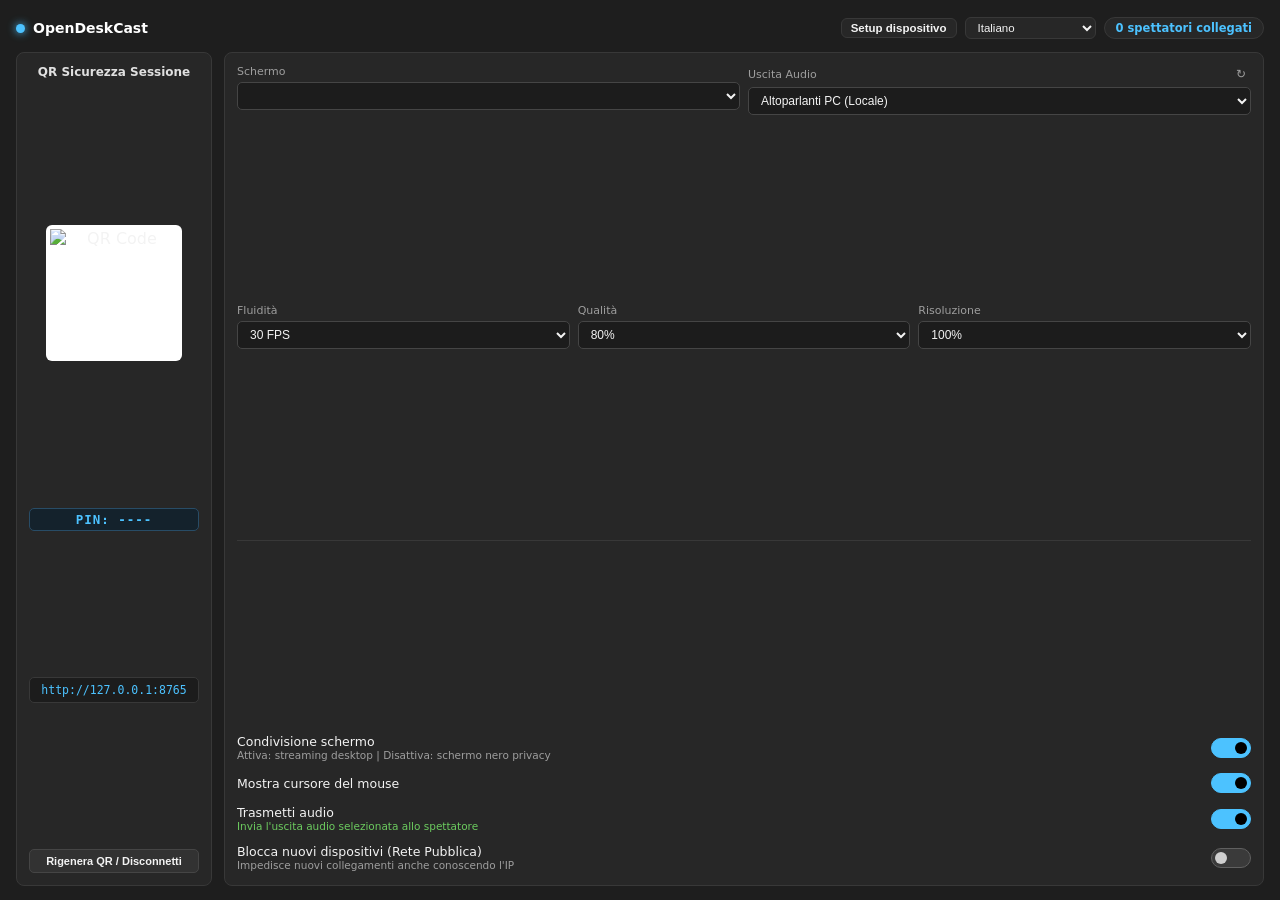
==== static/admin.html @ b459b43c "docs & chore: polish readme language switch, gatekeeper tip, and workflow tag reference" ====
<!DOCTYPE html>
<html lang="it">
<head>
  <meta charset="UTF-8" />
  <meta name="viewport" content="width=device-width, initial-scale=1.0" />
  <link rel="icon" type="image/x-icon" href="/static/icon.ico" />
  <title>OpenDeskCast</title>
  <link rel="stylesheet" href="/static/style.css?v=9" />
</head>
<body class="fluent-body">
  <div class="fluent-shell">
    <!-- Barra Superiore Compatta -->
    <header class="fluent-header">
      <div class="fluent-title-group">
        <span class="fluent-dot" id="status-dot"></span>
        <span class="fluent-title">OpenDeskCast</span>
      </div>
      <div class="fluent-header-right">
        <a id="btn-update-badge" class="fluent-update-badge hidden" href="https://github.com/marco996/OpenDeskCast/releases/latest" target="_blank" rel="noopener noreferrer" title="Aggiornamento disponibile">🚀 <span id="update-badge-ver">v1.1.0</span></a>
        <button id="btn-help" class="fluent-help-btn" type="button">Setup dispositivo</button>
        <select id="sel-lang" class="fluent-lang-select" title="Lingua / Language"></select>
        <div class="fluent-pill" id="viewers-badge">0 spettatori collegati</div>
      </div>
    </header>

    <!-- Layout Principale a 2 Colonne Fisse (Zero Scroll) -->
    <main class="fluent-main">
      <!-- Colonna Sinistra: QR Code, PIN 4 cifre & opendeskcast.local -->
      <section class="fluent-card fluent-qr-card">
        <div class="card-label" id="lbl-qr-title">QR Sicurezza Sessione</div>
        <div class="qr-frame">
          <img id="qr-image" alt="QR Code" src="" />
        </div>
        <div class="pin-badge" id="pin-badge">PIN: ----</div>
        <div class="ip-box" id="primary-url" title="Click per copiare">
          http://127.0.0.1:8765
        </div>
        <button id="btn-rotate-token" class="fluent-mini-btn">
          Rigenera QR / Disconnetti
        </button>
      </section>

      <!-- Colonna Destra: Controlli Windows 11 Fluent -->
      <section class="fluent-card fluent-controls-card">
        <!-- Riga 1: Sorgente Schermo & Uscita Audio -->
        <div class="control-row-2">
          <div class="control-col">
            <div class="field-header">
              <label for="sel-monitor" id="lbl-source">Schermo</label>
            </div>
            <select id="sel-monitor" class="fluent-select"></select>
          </div>
          <div class="control-col">
            <div class="field-header">
              <label for="sel-audio-device" id="lbl-audio-device">Uscita Audio</label>
              <button id="btn-refresh" class="icon-btn" title="Refresh">↻</button>
            </div>
            <select id="sel-audio-device" class="fluent-select"></select>
          </div>
        </div>

        <!-- Riga 2: FPS, Qualità, Scala -->
        <div class="control-row-3">
          <div class="control-col">
            <label for="sel-fps" id="lbl-fps">Fluidità</label>
            <select id="sel-fps" class="fluent-select">
              <option value="15">15 FPS</option>
              <option value="30" selected>30 FPS</option>
              <option value="45">45 FPS</option>
              <option value="60">60 FPS</option>
            </select>
          </div>
          <div class="control-col">
            <label for="sel-quality" id="lbl-quality">Qualità</label>
            <select id="sel-quality" class="fluent-select">
              <option value="50">50%</option>
              <option value="60">60%</option>
              <option value="80" selected>80%</option>
              <option value="90">90%</option>
              <option value="100">100%</option>
            </select>
          </div>
          <div class="control-col">
            <label for="sel-scale" id="lbl-scale">Risoluzione</label>
            <select id="sel-scale" class="fluent-select">
              <option value="0.5">50%</option>
              <option value="0.6">60%</option>
              <option value="0.8">80%</option>
              <option value="0.9">90%</option>
              <option value="1.0" selected>100%</option>
            </select>
          </div>
        </div>

        <div class="fluent-divider"></div>

        <!-- Riga 3, 4, 5, 6: Switch Moderni Windows 11 -->
        <div class="switches-stack">
          <label class="switch-row">
            <div class="switch-text">
              <span class="switch-title" id="lbl-screen-sharing">Condivisione schermo</span>
              <span class="switch-sub" id="lbl-screen-sub">Attiva: streaming desktop | Disattiva: schermo nero per privacy</span>
            </div>
            <input type="checkbox" id="chk-screen-sharing" checked />
            <span class="fluent-toggle"></span>
          </label>

          <label class="switch-row">
            <div class="switch-text">
              <span class="switch-title" id="lbl-cursor">Mostra cursore del mouse</span>
            </div>
            <input type="checkbox" id="chk-cursor" checked />
            <span class="fluent-toggle"></span>
          </label>

          <label class="switch-row">
            <div class="switch-text">
              <span class="switch-title" id="lbl-audio">Trasmetti audio</span>
              <span class="switch-sub" id="lbl-audio-sub">Invia l'uscita audio selezionata allo spettatore</span>
            </div>
            <input type="checkbox" id="chk-audio" checked />
            <span class="fluent-toggle"></span>
          </label>

          <label class="switch-row">
            <div class="switch-text">
              <span class="switch-title" id="lbl-lock">Blocca nuovi dispositivi (Rete Pubblica)</span>
              <span class="switch-sub" id="lbl-lock-sub">Impedisce nuovi collegamenti anche conoscendo l'IP</span>
            </div>
            <input type="checkbox" id="chk-lock" />
            <span class="fluent-toggle"></span>
          </label>
        </div>
      </section>
    </main>
  </div>

  <!-- Finestrella Guida al Collegamento -->
  <div id="help-modal" class="help-modal-backdrop hidden">
    <div class="help-modal-card">
      <div class="help-modal-header">
        <span class="help-modal-title" id="help-title">Come collegare uno Spettatore</span>
        <button id="btn-help-close" class="help-modal-close" type="button">OK</button>
      </div>
      <div class="help-modal-body" id="help-body"></div>
    </div>
  </div>

  <script src="/static/admin.js?v=9"></script>
</body>
</html>
---- static/style.css ----
:root {
  --mica-bg: #1e1e1e;
  --card-bg: #272727;
  --card-border: #383838;
  --input-bg: #1c1c1c;
  --input-border: #454545;
  --text-main: #f3f3f3;
  --text-sub: #9e9e9e;
  --accent: #4cc2ff;
  --accent-dark: #0067c0;
  --success: #6ccb5f;
}

* {
  box-sizing: border-box;
  margin: 0;
  padding: 0;
}

html, body {
  width: 100%;
  height: 100%;
  font-family: "Segoe UI Variable Text", "Segoe UI", system-ui, sans-serif;
  user-select: none;
  -webkit-user-select: none;
  overflow: hidden;
}

.hidden {
  display: none !important;
}

/* PASSIVE ANDROID VIEWER (HDMI STYLE) */
.viewer-body {
  background: #000000;
  overflow: hidden;
  touch-action: none;
}

.viewer-container {
  position: fixed;
  inset: 0;
  width: 100vw;
  height: 100dvh;
  background: #000000;
  display: flex;
  align-items: center;
  justify-content: center;
}

#viewer-canvas {
  width: 100vw;
  height: 100dvh;
  object-fit: contain;
  pointer-events: none;
  will-change: contents;
  transform: translateZ(0);
}

/* WINDOWS 11 FLUENT UTILITY (620x360 COMPACT) */
.fluent-body {
  background: var(--mica-bg);
  color: var(--text-main);
  display: flex;
  align-items: stretch;
  justify-content: stretch;
}

.fluent-shell {
  width: 100vw;
  height: 100vh;
  padding: 14px 16px;
  display: flex;
  flex-direction: column;
  gap: 10px;
  overflow: hidden;
}

.fluent-header {
  height: 28px;
  display: flex;
  align-items: center;
  justify-content: space-between;
  flex-shrink: 0;
}

.fluent-title-group {
  display: flex;
  align-items: center;
  gap: 8px;
}

.fluent-dot {
  width: 9px;
  height: 9px;
  border-radius: 50%;
  background: var(--accent);
  box-shadow: 0 0 8px var(--accent);
}

.fluent-dot.active {
  background: var(--success);
  box-shadow: 0 0 8px var(--success);
}

.fluent-title {
  font-size: 14px;
  font-weight: 600;
  color: #ffffff;
}

.fluent-header-right {
  display: flex;
  align-items: center;
  gap: 8px;
}

.fluent-lang-select {
  background: var(--card-bg);
  color: var(--text-main);
  border: 1px solid var(--card-border);
  border-radius: 6px;
  padding: 3px 8px;
  font-size: 11.5px;
  outline: none;
  cursor: pointer;
}

.fluent-lang-select:focus {
  border-color: var(--card-border);
  outline: none;
}

.fluent-pill {
  background: var(--card-bg);
  border: 1px solid var(--card-border);
  border-radius: 999px;
  padding: 3px 11px;
  font-size: 11.5px;
  font-weight: 600;
  color: var(--accent);
}

.fluent-update-badge {
  display: inline-flex;
  align-items: center;
  gap: 5px;
  background: linear-gradient(135deg, #0078d4, #005a9e);
  color: #ffffff !important;
  border: 1px solid rgba(76, 194, 255, 0.6);
  border-radius: 999px;
  padding: 3px 10px;
  font-size: 11.5px;
  font-weight: 600;
  text-decoration: none;
  cursor: pointer;
  box-shadow: 0 0 10px rgba(0, 120, 212, 0.4);
  transition: transform 0.15s ease, box-shadow 0.15s ease, border-color 0.15s ease;
}

.fluent-update-badge:hover {
  transform: translateY(-1px);
  border-color: #4cc2ff;
  box-shadow: 0 0 14px rgba(76, 194, 255, 0.7);
}

.fluent-main {
  flex: 1;
  display: grid;
  grid-template-columns: 196px 1fr;
  gap: 12px;
  min-height: 0;
}

.fluent-card {
  background: var(--card-bg);
  border: 1px solid var(--card-border);
  border-radius: 8px;
  padding: 12px;
  display: flex;
  flex-direction: column;
  min-height: 0;
}

/* QR COLUMN */
.fluent-qr-card {
  align-items: center;
  justify-content: space-between;
  text-align: center;
}

.card-label {
  font-size: 12px;
  font-weight: 600;
  color: #e0e0e0;
}

.qr-frame {
  width: 136px;
  height: 136px;
  background: #ffffff;
  border-radius: 6px;
  padding: 4px;
  display: flex;
  align-items: center;
  justify-content: center;
}

.pin-badge {
  width: 100%;
  background: #14222c;
  border: 1px solid #284c66;
  border-radius: 5px;
  padding: 3px 6px;
  font-family: Consolas, ui-monospace, monospace;
  font-size: 12.5px;
  font-weight: 700;
  letter-spacing: 1px;
  color: var(--accent);
}

#qr-image {
  width: 100%;
  height: 100%;
  display: block;
}

.ip-box {
  width: 100%;
  background: var(--input-bg);
  border: 1px solid var(--card-border);
  border-radius: 5px;
  padding: 5px 6px;
  font-family: Consolas, ui-monospace, monospace;
  font-size: 11.5px;
  color: var(--accent);
  cursor: pointer;
  white-space: nowrap;
  overflow: hidden;
  text-overflow: ellipsis;
}

.ip-box:hover {
  border-color: var(--accent);
}

.passive-caption {
  font-size: 10.5px;
  color: var(--text-sub);
}

.fluent-mini-btn {
  width: 100%;
  background: #323232;
  color: var(--text-main);
  border: 1px solid var(--input-border);
  border-radius: 5px;
  padding: 5px 8px;
  font-size: 11px;
  font-weight: 600;
  cursor: pointer;
}

.fluent-mini-btn:hover {
  background: #3d3d3d;
  border-color: var(--accent);
}

/* CONTROLS COLUMN */
.fluent-controls-card {
  justify-content: space-between;
  gap: 8px;
}

.control-group-full {
  display: flex;
  flex-direction: column;
  gap: 4px;
}

.field-header {
  display: flex;
  align-items: center;
  justify-content: space-between;
}

.control-group-full label,
.control-col label {
  font-size: 11px;
  color: var(--text-sub);
}

.icon-btn {
  background: transparent;
  color: var(--text-sub);
  border: 1px solid transparent;
  border-radius: 4px;
  width: 20px;
  height: 18px;
  font-size: 12px;
  line-height: 1;
  cursor: pointer;
}

.icon-btn:hover {
  background: #353535;
  color: #fff;
}

.control-row-2 {
  display: grid;
  grid-template-columns: 1fr 1fr;
  gap: 8px;
}

.control-row-3 {
  display: grid;
  grid-template-columns: 1fr 1fr 1fr;
  gap: 8px;
}

.control-col {
  display: flex;
  flex-direction: column;
  gap: 4px;
}

.fluent-select {
  width: 100%;
  background: var(--input-bg);
  color: var(--text-main);
  border: 1px solid var(--input-border);
  border-radius: 5px;
  padding: 5px 8px;
  font-size: 12px;
  outline: none;
}

.fluent-select:focus {
  border-color: var(--accent);
}

.fluent-divider {
  height: 1px;
  background: var(--card-border);
  margin: 2px 0;
}

/* FLUENT SWITCHES */
.switches-stack {
  display: flex;
  flex-direction: column;
  gap: 8px;
}

.switch-row {
  display: flex;
  align-items: center;
  justify-content: space-between;
  cursor: pointer;
  padding: 2px 0;
}

.switch-text {
  display: flex;
  flex-direction: column;
}

.switch-title {
  font-size: 12.5px;
  color: var(--text-main);
}

.switch-sub {
  font-size: 10.5px;
  color: var(--text-sub);
}

.switch-row input[type="checkbox"] {
  display: none;
}

.fluent-toggle {
  width: 40px;
  height: 20px;
  background: #3a3a3a;
  border: 1px solid #606060;
  border-radius: 999px;
  position: relative;
  transition: background 0.15s ease, border-color 0.15s ease;
  flex-shrink: 0;
}

.fluent-toggle::after {
  content: "";
  position: absolute;
  top: 3px;
  left: 3px;
  width: 12px;
  height: 12px;
  border-radius: 50%;
  background: #cfcfcf;
  transition: transform 0.15s ease, background 0.15s ease;
}

.switch-row input[type="checkbox"]:checked + .fluent-toggle {
  background: var(--accent);
  border-color: var(--accent);
}

.switch-row input[type="checkbox"]:checked + .fluent-toggle::after {
  transform: translateX(20px);
  background: #000000;
}

/* HELP BUTTON & MODAL */
.fluent-help-btn {
  background: var(--card-bg);
  color: var(--text-main);
  border: 1px solid var(--card-border);
  border-radius: 6px;
  padding: 3px 9px;
  font-size: 11.5px;
  font-weight: 600;
  cursor: pointer;
}

.fluent-help-btn:hover {
  border-color: var(--accent);
  color: var(--accent);
}

.help-modal-backdrop {
  position: fixed;
  inset: 0;
  background: rgba(0, 0, 0, 0.72);
  display: flex;
  align-items: center;
  justify-content: center;
  z-index: 200;
}

.help-modal-card {
  width: 520px;
  max-height: 320px;
  background: #232323;
  border: 1px solid #484848;
  border-radius: 10px;
  padding: 16px 18px;
  display: flex;
  flex-direction: column;
  gap: 10px;
  box-shadow: 0 14px 36px rgba(0, 0, 0, 0.65);
}

.help-modal-header {
  display: flex;
  align-items: center;
  justify-content: space-between;
}

.help-modal-title {
  font-size: 14px;
  font-weight: 700;
  color: #ffffff;
}

.help-modal-close {
  background: #333333;
  color: #ffffff;
  border: 1px solid #555555;
  border-radius: 5px;
  padding: 3px 10px;
  font-size: 11.5px;
  cursor: pointer;
}

.help-modal-body {
  font-size: 12px;
  line-height: 1.5;
  color: #dedede;
  overflow-y: auto;
  display: flex;
  flex-direction: column;
  gap: 8px;
}

.help-step-box {
  background: #1a1a1a;
  border: 1px solid #343434;
  border-radius: 6px;
  padding: 8px 10px;
}

.help-step-title {
  font-weight: 700;
  color: var(--accent);
  margin-bottom: 3px;
}

/* VIEWER 4-DIGIT PIN NUMPAD */
.pin-overlay {
  position: fixed;
  inset: 0;
  background: #000000;
  display: flex;
  align-items: center;
  justify-content: center;
  z-index: 100;
}

.pin-card {
  width: 280px;
  background: #141414;
  border: 1px solid #2c2c2c;
  border-radius: 14px;
  padding: 20px;
  display: flex;
  flex-direction: column;
  align-items: center;
  gap: 14px;
}

.pin-brand {
  font-size: 18px;
  font-weight: 700;
  color: #ffffff;
}

.pin-sub {
  font-size: 12px;
  color: #9e9e9e;
  margin-top: -8px;
}

.pin-boxes {
  display: grid;
  grid-template-columns: repeat(4, 48px);
  gap: 10px;
}

.pin-boxes.pin-error .pin-digit {
  border-color: #ef4444;
  color: #ef4444;
}

.pin-digit {
  height: 54px;
  background: #0a0a0a;
  border: 1.5px solid #383838;
  border-radius: 8px;
  display: flex;
  align-items: center;
  justify-content: center;
  font-family: Consolas, ui-monospace, monospace;
  font-size: 24px;
  font-weight: 700;
  color: var(--accent);
}

.pin-digit.filled {
  border-color: var(--accent);
}

.pin-pad {
  width: 100%;
  display: grid;
  grid-template-columns: repeat(3, 1fr);
  gap: 8px;
}

.pin-btn {
  height: 48px;
  background: #222222;
  color: #f3f3f3;
  border: 1px solid #333333;
  border-radius: 8px;
  font-size: 18px;
  font-weight: 600;
  cursor: pointer;
}

.pin-btn:active {
  background: var(--accent);
  color: #000000;
}

.pin-btn-act {
  background: #1a1a1a;
  color: #9e9e9e;
  font-size: 15px;
}
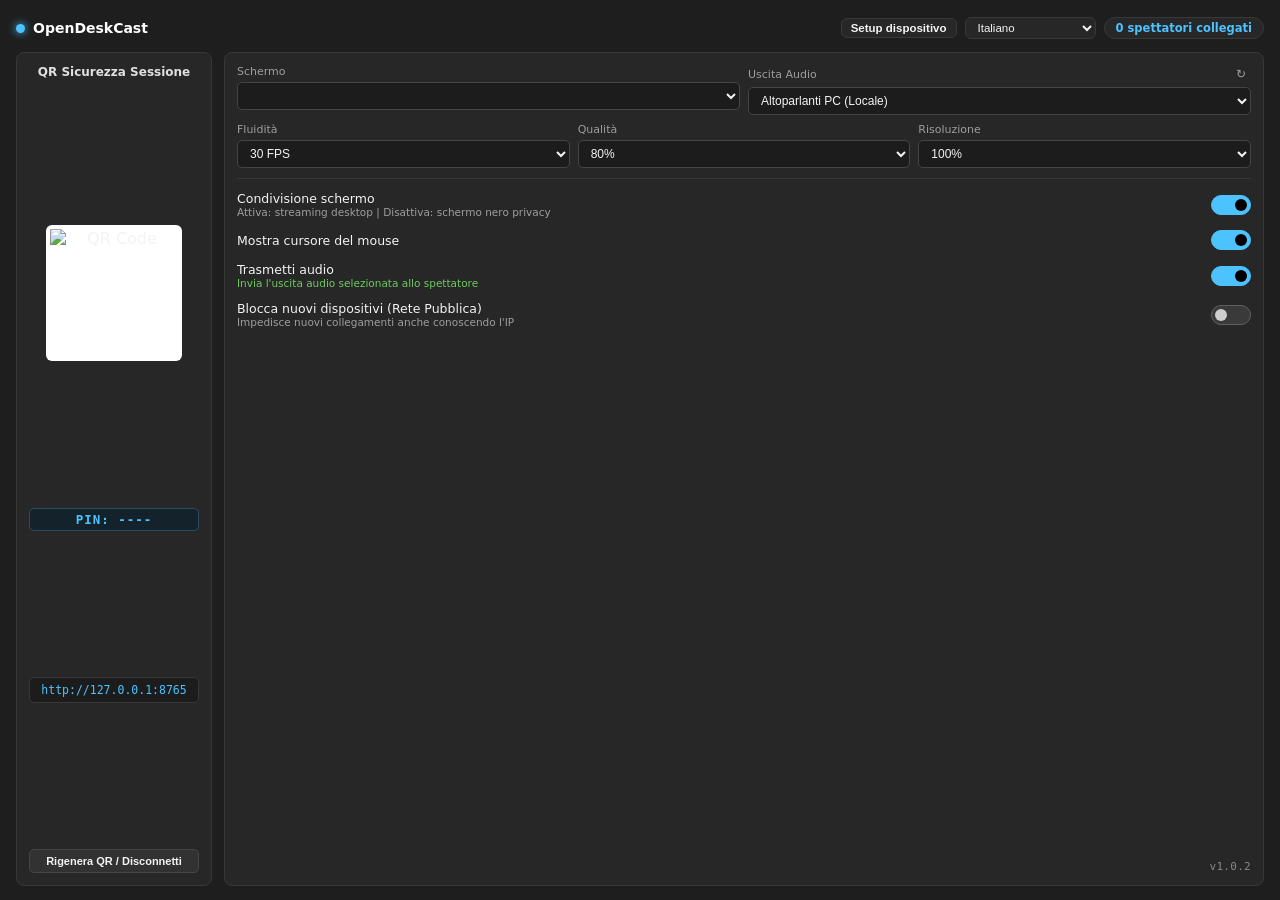
==== commit 81cd28f1: "feat(ui): display current version in bottom-right with conditional update button (v1.0.2)" ====
--- a/static/admin.html
+++ b/static/admin.html
@@ -16,7 +16,6 @@
         <span class="fluent-title">OpenDeskCast</span>
       </div>
       <div class="fluent-header-right">
-        <a id="btn-update-badge" class="fluent-update-badge hidden" href="https://github.com/marco996/OpenDeskCast/releases/latest" target="_blank" rel="noopener noreferrer" title="Aggiornamento disponibile">🚀 <span id="update-badge-ver">v1.1.0</span></a>
         <button id="btn-help" class="fluent-help-btn" type="button">Setup dispositivo</button>
         <select id="sel-lang" class="fluent-lang-select" title="Lingua / Language"></select>
         <div class="fluent-pill" id="viewers-badge">0 spettatori collegati</div>
@@ -131,6 +130,15 @@
             <span class="fluent-toggle"></span>
           </label>
         </div>
+
+        <!-- Version Footer in Bottom Right -->
+        <div class="version-footer">
+          <a id="btn-update-download" class="update-download-btn hidden" href="https://github.com/marco996/OpenDeskCast/releases/latest" target="_blank" rel="noopener noreferrer" title="Scarica aggiornamento">
+            <span class="update-icon">📥</span>
+            <span id="update-target-ver">Update</span>
+          </a>
+          <span id="app-current-version" class="app-version-label">v1.0.2</span>
+        </div>
       </section>
     </main>
   </div>
--- a/static/style.css
+++ b/static/style.css
@@ -141,7 +141,24 @@
   color: var(--accent);
 }
 
-.fluent-update-badge {
+.version-footer {
+  margin-top: auto;
+  display: flex;
+  align-items: center;
+  justify-content: flex-end;
+  gap: 8px;
+  padding-top: 4px;
+}
+
+.app-version-label {
+  font-size: 11px;
+  font-family: 'Consolas', 'Segoe UI', monospace;
+  color: #888888;
+  letter-spacing: 0.3px;
+  user-select: none;
+}
+
+.update-download-btn {
   display: inline-flex;
   align-items: center;
   gap: 5px;
@@ -149,19 +166,19 @@
   color: #ffffff !important;
   border: 1px solid rgba(76, 194, 255, 0.6);
   border-radius: 999px;
-  padding: 3px 10px;
-  font-size: 11.5px;
+  padding: 2px 9px;
+  font-size: 11px;
   font-weight: 600;
   text-decoration: none;
   cursor: pointer;
-  box-shadow: 0 0 10px rgba(0, 120, 212, 0.4);
+  box-shadow: 0 0 8px rgba(0, 120, 212, 0.4);
   transition: transform 0.15s ease, box-shadow 0.15s ease, border-color 0.15s ease;
 }
 
-.fluent-update-badge:hover {
+.update-download-btn:hover {
   transform: translateY(-1px);
   border-color: #4cc2ff;
-  box-shadow: 0 0 14px rgba(76, 194, 255, 0.7);
+  box-shadow: 0 0 12px rgba(76, 194, 255, 0.7);
 }
 
 .fluent-main {
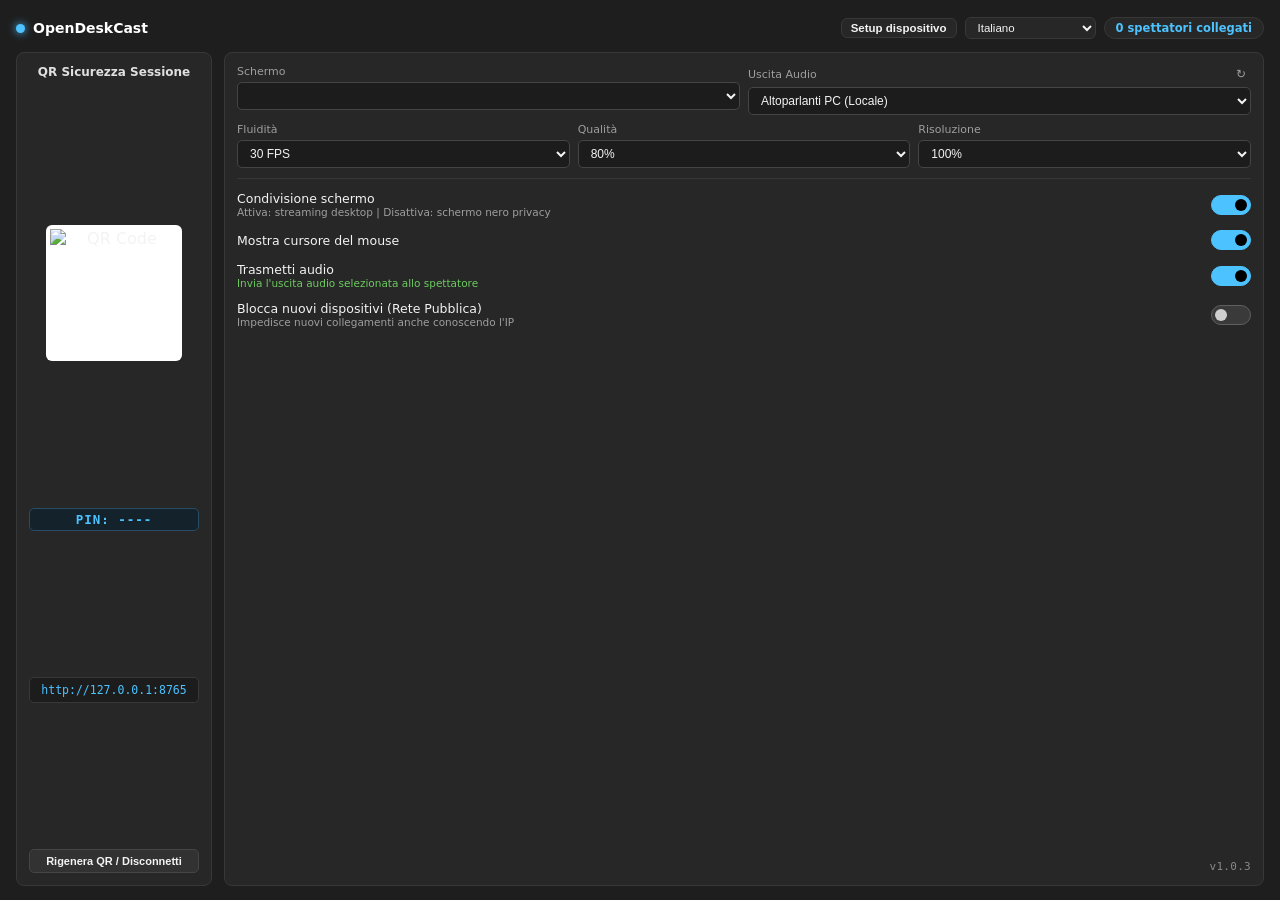
==== commit 25656229: "fix(version): resolve version from root app directory and prevent status polling downgrade (v1.0.3)" ====
--- a/static/admin.html
+++ b/static/admin.html
@@ -137,7 +137,7 @@
             <span class="update-icon">📥</span>
             <span id="update-target-ver">Update</span>
           </a>
-          <span id="app-current-version" class="app-version-label">v1.0.2</span>
+          <span id="app-current-version" class="app-version-label">v1.0.3</span>
         </div>
       </section>
     </main>
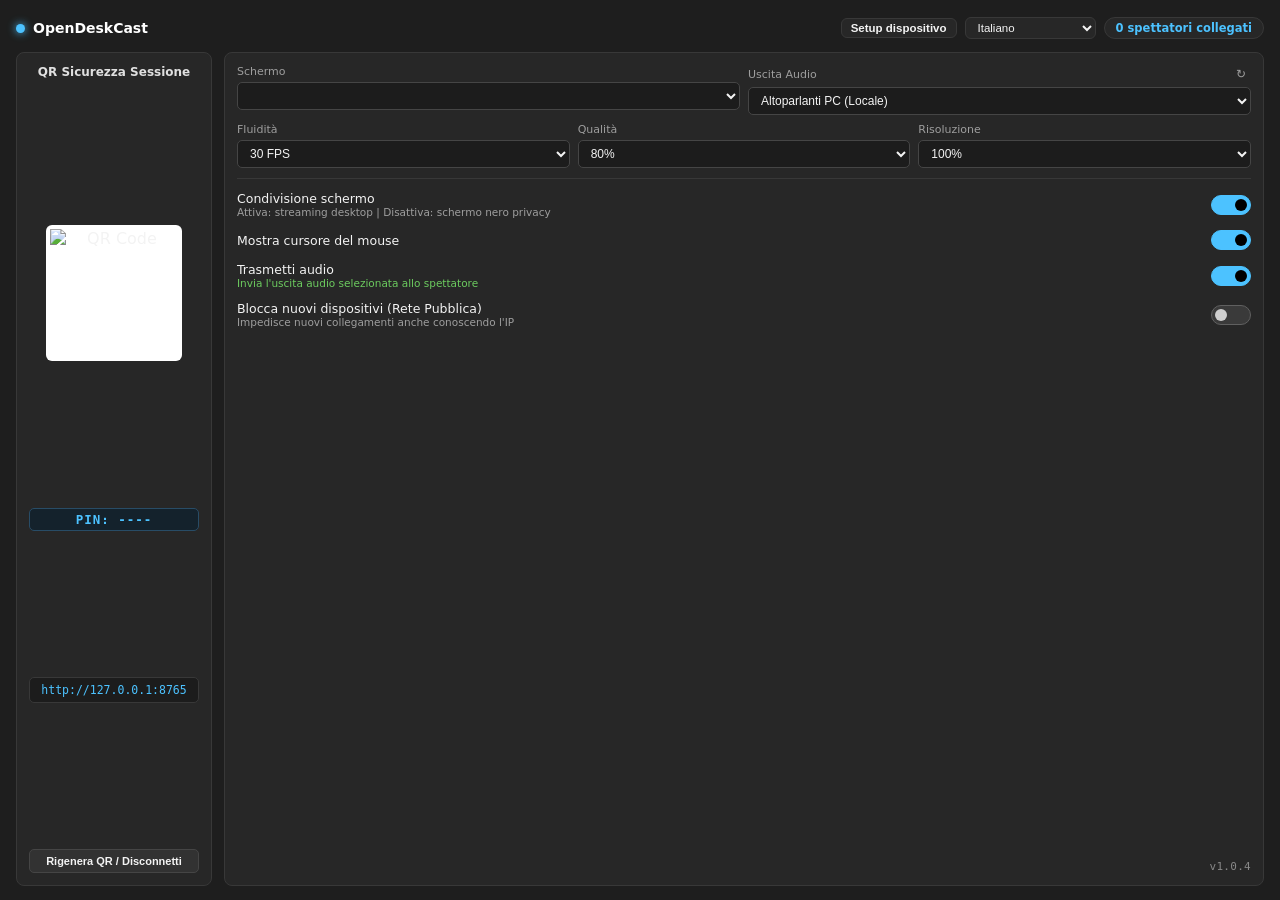
==== commit 3ca41c31: "feat(audio): remove virtual cable drivers and switch to pure native WASAPI audio capture (v1.0.4)" ====
--- a/static/admin.html
+++ b/static/admin.html
@@ -137,7 +137,7 @@
             <span class="update-icon">📥</span>
             <span id="update-target-ver">Update</span>
           </a>
-          <span id="app-current-version" class="app-version-label">v1.0.3</span>
+          <span id="app-current-version" class="app-version-label">v1.0.4</span>
         </div>
       </section>
     </main>
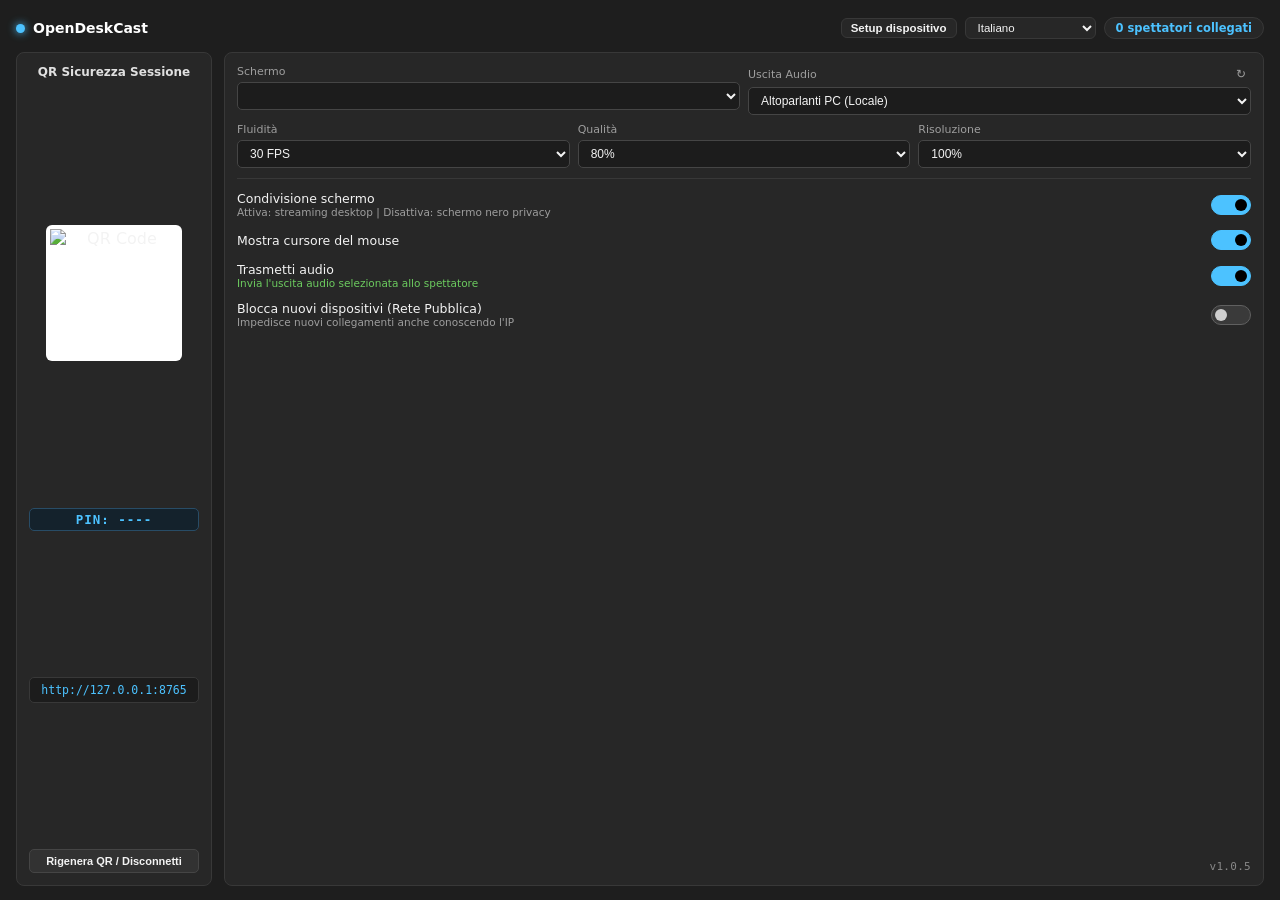
==== commit 67786960: "feat(linux,mobile): add native Wayland PipeWire screen capture, Fedora support, and responsive mobil" ====
--- a/static/admin.html
+++ b/static/admin.html
@@ -137,7 +137,7 @@
             <span class="update-icon">📥</span>
             <span id="update-target-ver">Update</span>
           </a>
-          <span id="app-current-version" class="app-version-label">v1.0.4</span>
+          <span id="app-current-version" class="app-version-label">v1.0.5</span>
         </div>
       </section>
     </main>
--- a/static/style.css
+++ b/static/style.css
@@ -519,27 +519,54 @@
 .pin-overlay {
   position: fixed;
   inset: 0;
+  width: 100vw;
+  height: 100dvh;
   background: #000000;
   display: flex;
   align-items: center;
   justify-content: center;
+  padding: env(safe-area-inset-top, 10px) env(safe-area-inset-right, 12px) env(safe-area-inset-bottom, 10px) env(safe-area-inset-left, 12px);
+  overflow-y: auto;
+  touch-action: manipulation;
   z-index: 100;
 }
 
 .pin-card {
-  width: 280px;
+  width: min(300px, 92vw);
+  max-height: 96dvh;
   background: #141414;
   border: 1px solid #2c2c2c;
   border-radius: 14px;
-  padding: 20px;
-  display: flex;
-  flex-direction: column;
-  align-items: center;
-  gap: 14px;
+  padding: clamp(12px, 3dvh, 20px);
+  display: flex;
+  flex-direction: column;
+  align-items: center;
+  justify-content: center;
+  gap: clamp(10px, 2.2dvh, 14px);
+  touch-action: manipulation;
+}
+
+.pin-header-group {
+  display: flex;
+  flex-direction: column;
+  align-items: center;
+  gap: clamp(8px, 1.8dvh, 14px);
+  width: 100%;
+  position: relative;
+}
+
+.pin-native-input {
+  position: absolute;
+  opacity: 0;
+  width: 1px;
+  height: 1px;
+  pointer-events: none;
+  border: none;
+  padding: 0;
 }
 
 .pin-brand {
-  font-size: 18px;
+  font-size: clamp(16px, 3dvh, 18px);
   font-weight: 700;
   color: #ffffff;
 }
@@ -547,13 +574,15 @@
 .pin-sub {
   font-size: 12px;
   color: #9e9e9e;
-  margin-top: -8px;
+  margin-top: -6px;
 }
 
 .pin-boxes {
   display: grid;
-  grid-template-columns: repeat(4, 48px);
-  gap: 10px;
+  grid-template-columns: repeat(4, minmax(40px, 48px));
+  gap: 8px;
+  cursor: pointer;
+  touch-action: manipulation;
 }
 
 .pin-boxes.pin-error .pin-digit {
@@ -562,7 +591,7 @@
 }
 
 .pin-digit {
-  height: 54px;
+  height: clamp(42px, 8dvh, 54px);
   background: #0a0a0a;
   border: 1.5px solid #383838;
   border-radius: 8px;
@@ -570,7 +599,7 @@
   align-items: center;
   justify-content: center;
   font-family: Consolas, ui-monospace, monospace;
-  font-size: 24px;
+  font-size: clamp(20px, 3.8dvh, 24px);
   font-weight: 700;
   color: var(--accent);
 }
@@ -583,18 +612,21 @@
   width: 100%;
   display: grid;
   grid-template-columns: repeat(3, 1fr);
-  gap: 8px;
+  gap: clamp(6px, 1.4dvh, 8px);
+  touch-action: manipulation;
 }
 
 .pin-btn {
-  height: 48px;
+  height: clamp(38px, 7.5dvh, 48px);
   background: #222222;
   color: #f3f3f3;
   border: 1px solid #333333;
   border-radius: 8px;
-  font-size: 18px;
+  font-size: clamp(16px, 3dvh, 18px);
   font-weight: 600;
   cursor: pointer;
+  touch-action: manipulation;
+  -webkit-tap-highlight-color: transparent;
 }
 
 .pin-btn:active {
@@ -607,3 +639,35 @@
   color: #9e9e9e;
   font-size: 15px;
 }
+
+/* Mobile landscape & compact height layout */
+@media (max-height: 480px) {
+  .pin-card {
+    flex-direction: row;
+    width: min(480px, 96vw);
+    padding: 10px 16px;
+    gap: 18px;
+  }
+
+  .pin-header-group {
+    width: auto;
+    min-width: 175px;
+    gap: 10px;
+  }
+
+  .pin-digit {
+    height: clamp(38px, 13dvh, 48px);
+    font-size: 20px;
+  }
+
+  .pin-pad {
+    flex: 1;
+    max-width: 240px;
+    gap: 6px;
+  }
+
+  .pin-btn {
+    height: clamp(32px, 14dvh, 42px);
+    font-size: 16px;
+  }
+}
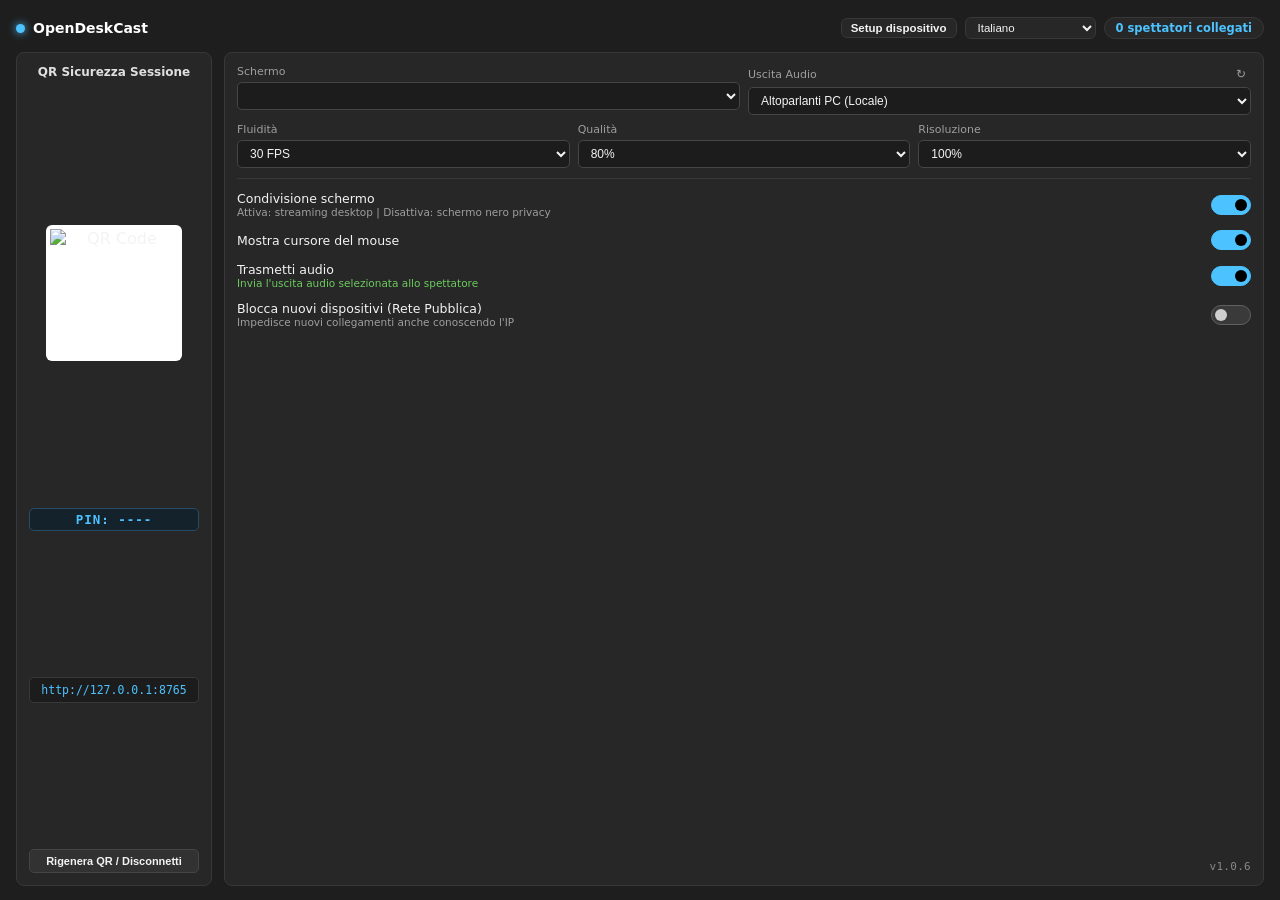
==== commit 40615a2c: "feat(wayland): integrate in-process WaylandScreenCast singleton with pw-dump serial, restore_token p" ====
--- a/static/admin.html
+++ b/static/admin.html
@@ -137,7 +137,7 @@
             <span class="update-icon">📥</span>
             <span id="update-target-ver">Update</span>
           </a>
-          <span id="app-current-version" class="app-version-label">v1.0.5</span>
+          <span id="app-current-version" class="app-version-label">v1.0.6</span>
         </div>
       </section>
     </main>
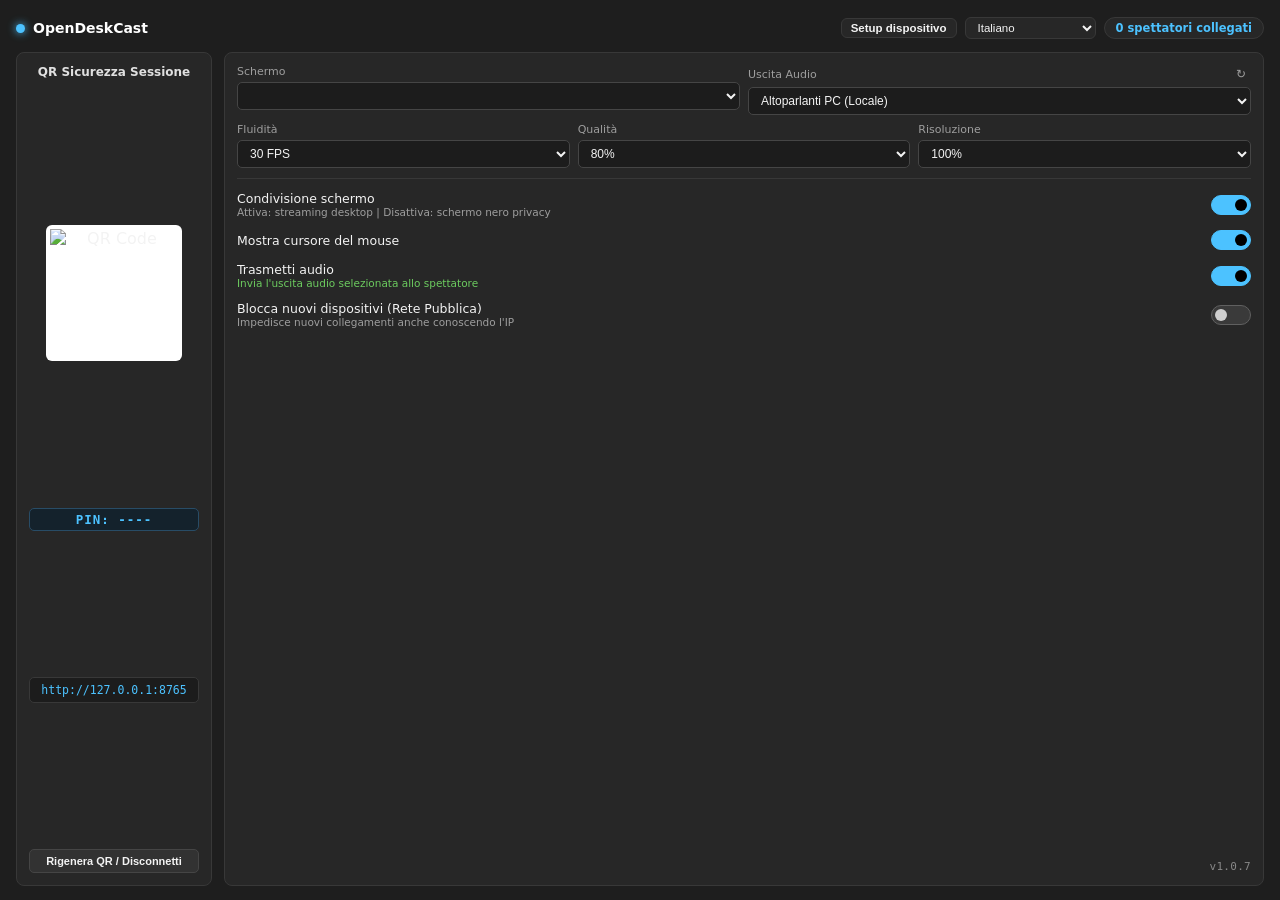
==== commit 49a8464a: "v1.0.7: Fix macOS ZIP Unix +x permissions and native Mach-O TCC Screen Recording access" ====
--- a/static/admin.html
+++ b/static/admin.html
@@ -137,7 +137,7 @@
             <span class="update-icon">📥</span>
             <span id="update-target-ver">Update</span>
           </a>
-          <span id="app-current-version" class="app-version-label">v1.0.6</span>
+          <span id="app-current-version" class="app-version-label">v1.0.7</span>
         </div>
       </section>
     </main>
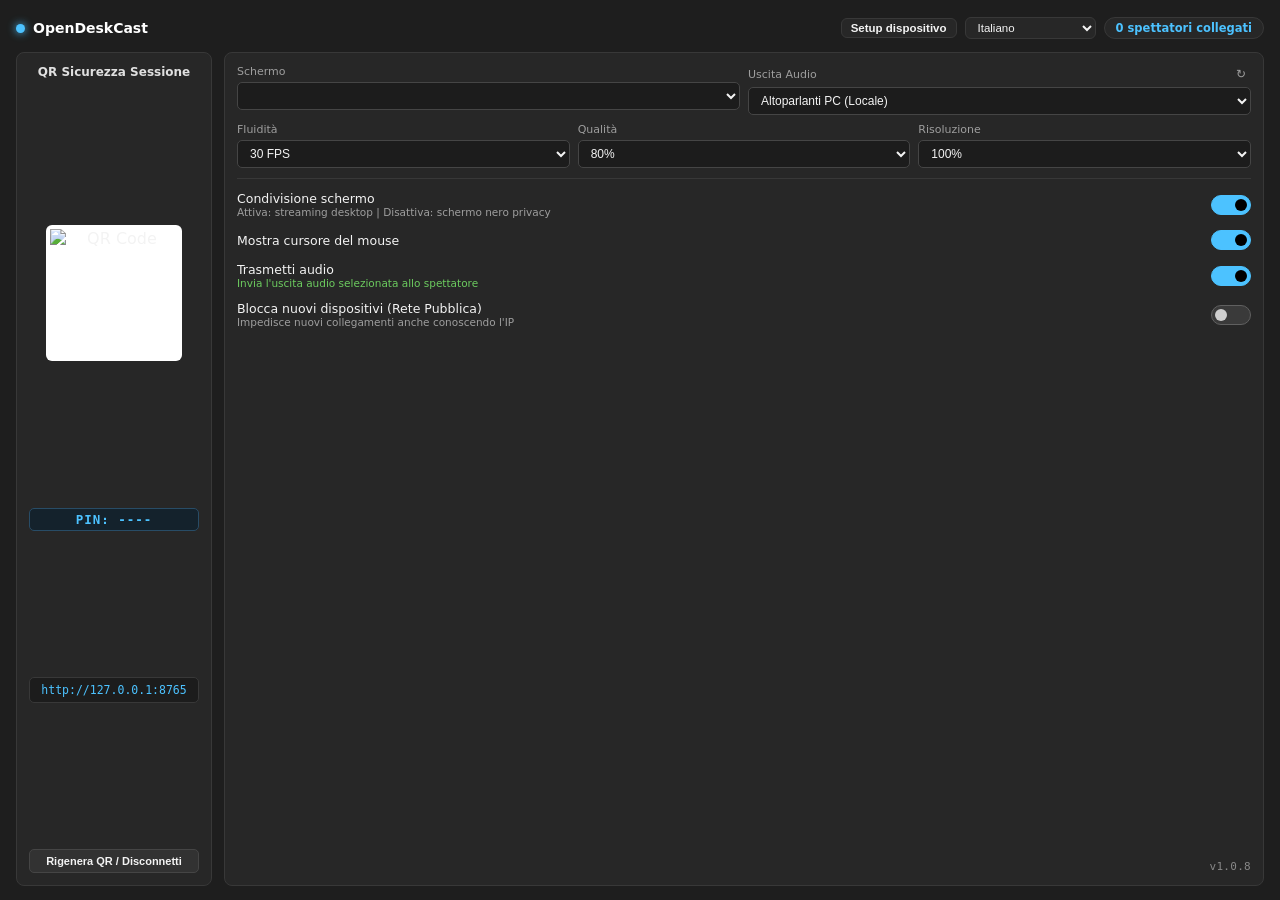
==== commit 76bdbdb8: "v1.0.8: Add 1-click macOS guided installer and in-app TCC Screen Recording wizard" ====
--- a/static/admin.html
+++ b/static/admin.html
@@ -5,7 +5,7 @@
   <meta name="viewport" content="width=device-width, initial-scale=1.0" />
   <link rel="icon" type="image/x-icon" href="/static/icon.ico" />
   <title>OpenDeskCast</title>
-  <link rel="stylesheet" href="/static/style.css?v=9" />
+  <link rel="stylesheet" href="/static/style.css?v=10" />
 </head>
 <body class="fluent-body">
   <div class="fluent-shell">
@@ -16,6 +16,7 @@
         <span class="fluent-title">OpenDeskCast</span>
       </div>
       <div class="fluent-header-right">
+        <button id="btn-macos-perm" class="fluent-warn-btn hidden" type="button">⚠️ Permesso Schermo macOS</button>
         <button id="btn-help" class="fluent-help-btn" type="button">Setup dispositivo</button>
         <select id="sel-lang" class="fluent-lang-select" title="Lingua / Language"></select>
         <div class="fluent-pill" id="viewers-badge">0 spettatori collegati</div>
@@ -137,7 +138,7 @@
             <span class="update-icon">📥</span>
             <span id="update-target-ver">Update</span>
           </a>
-          <span id="app-current-version" class="app-version-label">v1.0.7</span>
+          <span id="app-current-version" class="app-version-label">v1.0.8</span>
         </div>
       </section>
     </main>
@@ -154,6 +155,30 @@
     </div>
   </div>
 
-  <script src="/static/admin.js?v=9"></script>
+  <!-- Configurazione Guidata Permesso Schermo macOS -->
+  <div id="macos-perm-modal" class="help-modal-backdrop hidden">
+    <div class="help-modal-card macos-guide-card">
+      <div class="help-modal-header">
+        <span class="help-modal-title" id="macos-guide-title">⚠️ Configurazione Guidata macOS</span>
+        <button id="btn-macos-close" class="help-modal-close" type="button">✕</button>
+      </div>
+      <div class="help-modal-body macos-guide-body">
+        <p id="macos-guide-desc">
+          Per trasmettere anche le <b>finestre aperte</b> (e non solo lo sfondo della scrivania), macOS richiede l'autorizzazione alla registrazione dello schermo:
+        </p>
+        <button id="btn-macos-open-settings" class="macos-step-btn macos-step-primary" type="button">
+          1. Apri Impostazioni "Registrazione Schermo"
+        </button>
+        <div class="macos-step-note" id="macos-guide-step2">
+          Nella finestra di macOS che si apre, attiva l'interruttore accanto a <b>OpenDeskCast</b>.
+        </div>
+        <button id="btn-macos-restart" class="macos-step-btn macos-step-success" type="button">
+          2. Ho attivato l'interruttore — Riavvia e Trasmetti
+        </button>
+      </div>
+    </div>
+  </div>
+
+  <script src="/static/admin.js?v=10"></script>
 </body>
 </html>
--- a/static/style.css
+++ b/static/style.css
@@ -671,3 +671,70 @@
     font-size: 16px;
   }
 }
+
+/* Guided macOS Screen Recording Permission Assistant */
+.fluent-warn-btn {
+  background: rgba(245, 158, 11, 0.18);
+  border: 1px solid #f59e0b;
+  color: #fbbf24;
+  border-radius: 6px;
+  padding: 4px 10px;
+  font-size: 11px;
+  font-weight: 600;
+  cursor: pointer;
+}
+
+.fluent-warn-btn:hover {
+  background: rgba(245, 158, 11, 0.3);
+}
+
+.macos-guide-card {
+  max-width: 440px;
+}
+
+.macos-guide-body {
+  display: flex;
+  flex-direction: column;
+  gap: 10px;
+  font-size: 12.5px;
+  line-height: 1.45;
+}
+
+.macos-step-btn {
+  width: 100%;
+  border-radius: 8px;
+  padding: 10px 14px;
+  font-size: 12.5px;
+  font-weight: 700;
+  cursor: pointer;
+  border: 1px solid transparent;
+  text-align: center;
+}
+
+.macos-step-primary {
+  background: #0078d4;
+  color: #ffffff;
+}
+
+.macos-step-primary:hover {
+  background: #1084df;
+}
+
+.macos-step-success {
+  background: #16a34a;
+  color: #ffffff;
+}
+
+.macos-step-success:hover {
+  background: #15803d;
+}
+
+.macos-step-note {
+  background: rgba(255, 255, 255, 0.05);
+  border-left: 3px solid #f59e0b;
+  padding: 8px 10px;
+  border-radius: 4px;
+  font-size: 12px;
+  color: #e5e5e5;
+}
+
